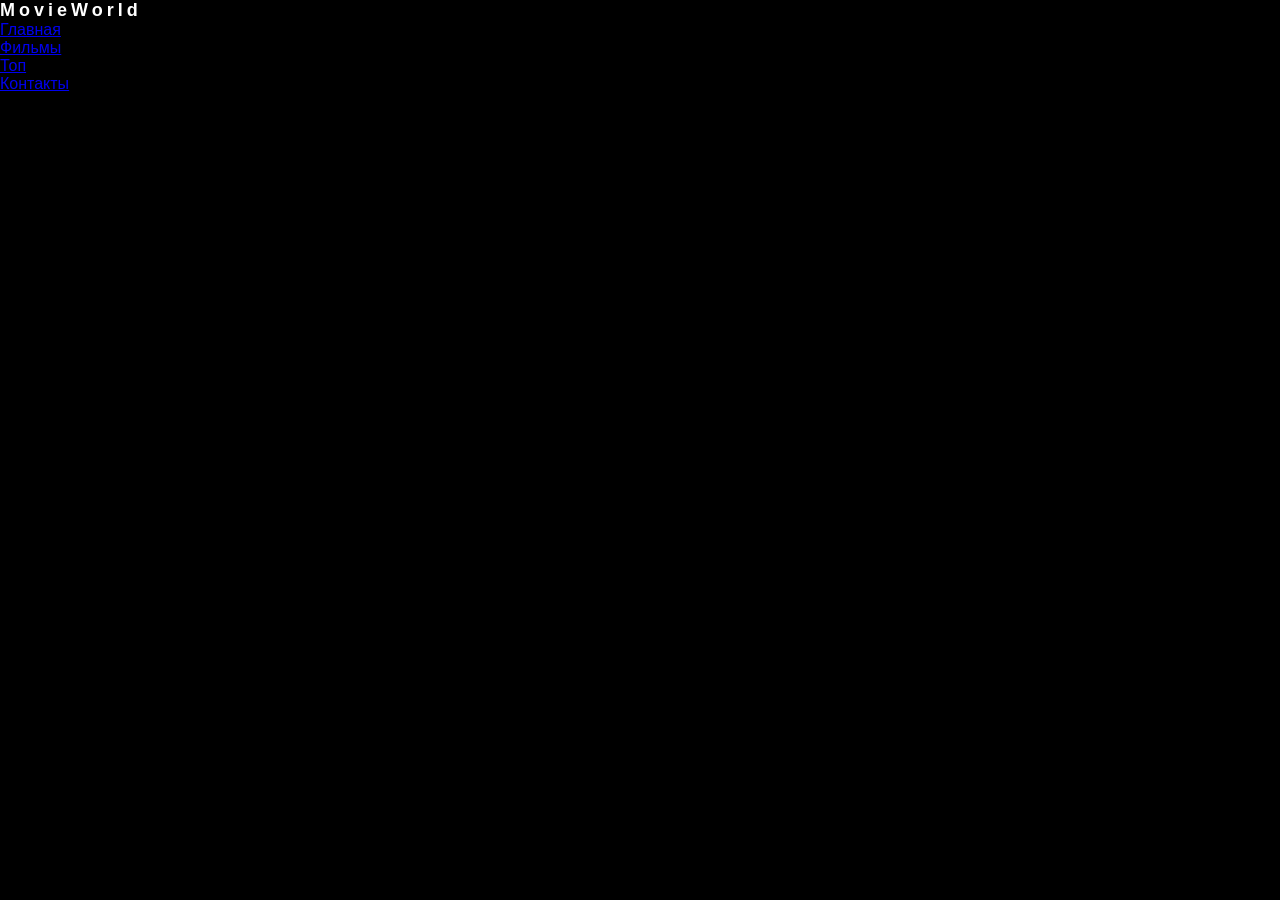
==== top.html @ 13b499ba "Add files via upload" ====
<!DOCTYPE html>
<html lang="ru">
<head>
    <meta charset="UTF-8">
    <meta name="viewport" content="width=device-width, initial-scale=1.0">
    <title>Топ фильмов</title>
    <link rel="stylesheet" href="style.css">
</head>
<body>

<header>

    <nav>

        <div class="logo">MovieWorld</div>

        <ul>
            <li><a href="index.html">Главная</a></li>
            <li><a href="movies.html">Фильмы</a></li>
            <li><a href="top.html">Топ</a></li>
            <li><a href="contact.html">Контакты</a></li>
        </ul>

    </nav>

</header>

<main>

<section class="container">

    <h1>Топ фильмов</h1>

    <table>

        <tr>
            <th>Место</th>
            <th>Фильм</th>
            <th>Рейтинг</th>
        </tr>

        <tr>
            <td>1</td>
            <td>Interstellar</td>
            <td>9.5</td>
        </tr>

        <tr>
            <td>2</td>
            <td>Avatar</td>
            <td>9.0</td>
        </tr>

        <tr>
            <td>3</td>
            <td>The Batman</td>
            <td>8.7</td>
        </tr>

    </table>

</section>

</main>

<footer>
    <p>© 2026 MovieWorld</p>
</footer>

</body>
</html>
---- style.css ----
*{
    margin: 0;
    padding: 0;
    box-sizing: border-box;
}

body{
    font-family: 'Montserrat', sans-serif;
    overflow-x: hidden;
    background-color: black;
}

/* ===== HEADER ===== */

header{
    position: absolute;
    width: 100%;
    z-index: 100;
}

.navbar{
    display: flex;
    justify-content: space-between;
    align-items: center;

    padding: 35px 60px;
}

.logo{
    color: white;
    font-size: 18px;
    font-weight: 700;
    letter-spacing: 4px;
}

.nav-links{
    display: flex;
    list-style: none;
    gap: 40px;
}

.nav-links a{
    color: white;
    text-decoration: none;

    font-size: 15px;
    transition: 0.3s;
}

.nav-links a:hover{
    color: #999999;
}

/* ===== HERO ===== */

.hero{
    position: relative;

    width: 100%;
    height: 100vh;

    background-image: url("./main.png");

    background-size: cover;
    background-position: center;

    display: flex;
    align-items: center;

    padding-left: 70px;
}

/* Затемнение */

.overlay{
    position: absolute;

    width: 100%;
    height: 100%;

    background: rgba(0,0,0,0.55);

    top: 0;
    left: 0;
}

/* Текст */

.hero-content{
    position: relative;
    z-index: 10;

    max-width: 700px;
}

.hero-content h1{
    color: white;

    font-size: 90px;
    font-weight: 900;

    line-height: 0.95;
    letter-spacing: -3px;

    margin-bottom: 25px;
}

.hero-content p{
    color: #d1d1d1;

    font-size: 20px;
    font-weight: 300;

    letter-spacing: 1px;
}

/* ===== АДАПТИВНОСТЬ ===== */

@media(max-width: 900px){

    .navbar{
        flex-direction: column;
        gap: 20px;

        padding: 20px;
    }

    .nav-links{
        gap: 20px;
    }

    .hero{
        padding: 30px;
        justify-content: center;
        text-align: center;
    }

    .hero-content h1{
        font-size: 50px;
    }

    .hero-content p{
        font-size: 16px;
    }

}
/* ===== СТРАНИЦА ФИЛЬМОВ ===== */

.movies-page{

    background-image:
    linear-gradient(rgba(0,0,0,0.82),
    rgba(0,0,0,0.82)),
    url("../images/main.jpg");

    background-size: cover;
    background-position: center;
    background-attachment: fixed;

    min-height: 100vh;
}

/* ===== ОСНОВНОЙ БЛОК ===== */

.movies-section{
    padding: 180px 80px 100px;
}

/* ===== БЛОК ФИЛЬМА ===== */

.movie-block{
    display: flex;

    align-items: center;
    justify-content: space-between;

    gap: 80px;

    margin-bottom: 140px;
}

/* ОБРАТНЫЙ БЛОК */

.reverse{
    flex-direction: row-reverse;
}

/* ТЕКСТ */

.movie-text{
    flex: 1;
}

.movie-text h1{
    color: white;

    font-size: 75px;
    font-weight: 900;

    line-height: 0.95;

    margin-bottom: 30px;
}

.movie-text p{
    color: #cfcfcf;

    font-size: 18px;
    line-height: 1.7;

    max-width: 500px;

    margin-bottom: 30px;
}

.movie-text a{
    color: white;

    text-decoration: none;

    font-size: 18px;

    border-bottom: 1px solid white;

    transition: 0.3s;
}

.movie-text a:hover{
    color: #999999;
}

/* КАРТИНКА */

.movie-image{
    flex: 1;
}

.movie-image img{
    width: 100%;
    height: 650px;

    object-fit: cover;

    border-radius: 12px;

    filter: brightness(70%);

    transition: 0.5s;
}

.movie-image img:hover{
    transform: scale(1.03);

    filter: brightness(90%);
}

/* ===== АДАПТИВНОСТЬ ===== */

@media(max-width: 1000px){

    .movie-block{
        flex-direction: column;
    }

    .reverse{
        flex-direction: column;
    }

    .movies-section{
        padding: 140px 30px 60px;
    }

    .movie-text h1{
        font-size: 45px;
    }

    .movie-image img{
        height: 450px;
    }

}
/* ===== СТРАНИЦА АВАТАР ===== */

.avatar-page{
    background-color: #0b0b0b;
}

/* ===== БАННЕР ===== */

.movie-hero{
    position: relative;

    height: 100vh;

    background-image:
    linear-gradient(rgba(0,0,0,0.65),
    rgba(0,0,0,0.8)),
    url("../images/avatar-bg.jpg");

    background-size: cover;
    background-position: center;

    display: flex;
    align-items: center;

    padding-left: 80px;
}

.hero-overlay{
    position: absolute;

    width: 100%;
    height: 100%;

    top: 0;
    left: 0;
}

.movie-content{
    position: relative;
    z-index: 10;

    max-width: 700px;
}

.movie-content h1{
    color: white;

    font-size: 110px;
    font-weight: 900;

    margin-bottom: 25px;
}

.quote{
    color: #d1d1d1;

    font-size: 24px;
    line-height: 1.6;
}

/* ===== ИНФОРМАЦИЯ ===== */

.movie-info-section{
    display: flex;

    gap: 70px;

    align-items: center;

    padding: 120px 80px;
}

.info-left{
    flex: 1;
}

.info-left img{
    width: 100%;

    border-radius: 12px;

    filter: brightness(80%);
}

.info-right{
    flex: 1;
}

.info-right h2{
    color: white;

    font-size: 55px;

    margin-bottom: 30px;
}

.info-right p{
    color: #cccccc;

    font-size: 18px;
    line-height: 1.8;

    margin-bottom: 20px;
}

.movie-details span{
    color: white;
    font-weight: bold;
}

/* ===== АКТЁРЫ ===== */

.actors-section{
    padding: 50px 80px 120px;
}

.actors-section h2{
    color: white;

    font-size: 55px;

    margin-bottom: 50px;
}

.actors-container{
    display: flex;

    gap: 35px;
}

.actor-card{
    flex: 1;

    text-align: center;
}

.actor-card img{
    width: 100%;
    height: 400px;

    object-fit: cover;

    border-radius: 12px;

    margin-bottom: 20px;

    filter: brightness(80%);

    transition: 0.4s;
}

.actor-card img:hover{
    transform: scale(1.03);

    filter: brightness(100%);
}

.actor-card h3{
    color: white;

    margin-bottom: 10px;
}

.actor-card p{
    color: #bbbbbb;
}

/* ===== ТРЕЙЛЕР ===== */

.trailer-section{
    padding: 0 80px 120px;
}

.trailer-section h2{
    color: white;

    font-size: 55px;

    margin-bottom: 50px;
}

.trailer iframe{
    width: 100%;
    height: 700px;

    border-radius: 12px;
}

/* ===== АДАПТИВНОСТЬ ===== */

@media(max-width: 1000px){

    .movie-hero{
        padding: 30px;
        justify-content: center;
        text-align: center;
    }

    .movie-content h1{
        font-size: 60px;
    }

    .quote{
        font-size: 18px;
    }

    .movie-info-section{
        flex-direction: column;

        padding: 80px 30px;
    }

    .actors-section{
        padding: 30px;
    }

    .actors-container{
        flex-direction: column;
    }

    .trailer-section{
        padding: 30px 30px 80px;
    }

    .trailer iframe{
        height: 300px;
    }

}
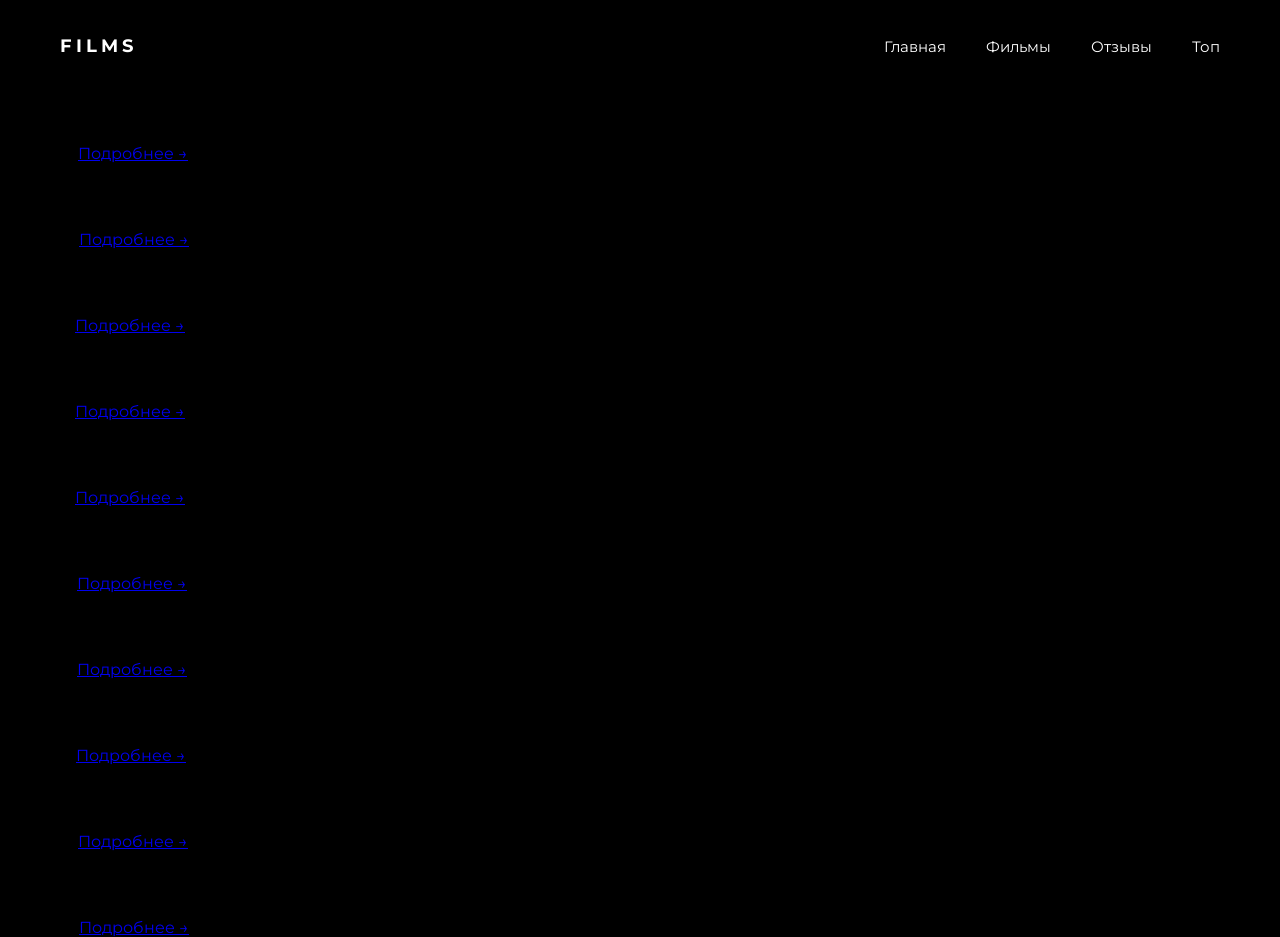
==== commit b9026d71: "Add files via upload" ====
--- a/top.html
+++ b/top.html
@@ -1,71 +1,293 @@
 <!DOCTYPE html>
 <html lang="ru">
 <head>
+
     <meta charset="UTF-8">
+
     <meta name="viewport" content="width=device-width, initial-scale=1.0">
+
     <title>Топ фильмов</title>
-    <link rel="stylesheet" href="style.css">
+
+    <link rel="stylesheet" href="./style.css">
+
+    <link rel="preconnect" href="https://fonts.googleapis.com">
+
+    <link href="https://fonts.googleapis.com/css2?family=Montserrat:wght@300;400;700;900&display=swap" rel="stylesheet">
+
 </head>
-<body>
-
-<header>
-
-    <nav>
-
-        <div class="logo">MovieWorld</div>
-
-        <ul>
-            <li><a href="index.html">Главная</a></li>
-            <li><a href="movies.html">Фильмы</a></li>
-            <li><a href="top.html">Топ</a></li>
-            <li><a href="contact.html">Контакты</a></li>
-        </ul>
-
-    </nav>
-
-</header>
-
-<main>
-
-<section class="container">
-
-    <h1>Топ фильмов</h1>
-
-    <table>
-
-        <tr>
-            <th>Место</th>
-            <th>Фильм</th>
-            <th>Рейтинг</th>
-        </tr>
-
-        <tr>
-            <td>1</td>
-            <td>Interstellar</td>
-            <td>9.5</td>
-        </tr>
-
-        <tr>
-            <td>2</td>
-            <td>Avatar</td>
-            <td>9.0</td>
-        </tr>
-
-        <tr>
-            <td>3</td>
-            <td>The Batman</td>
-            <td>8.7</td>
-        </tr>
-
-    </table>
-
-</section>
-
-</main>
-
-<footer>
-    <p>© 2026 MovieWorld</p>
-</footer>
+
+<body class="top-page">
+
+    <!-- НАВИГАЦИЯ -->
+
+    <header>
+
+        <nav class="navbar">
+
+            <div class="logo">
+                FILMS
+            </div>
+
+            <ul class="nav-links">
+
+                <li><a href="index.html">Главная</a></li>
+
+                <li><a href="movies.html">Фильмы</a></li>
+
+                <li><a href="reviews.html">Отзывы</a></li>
+
+                <li><a href="top.html">Топ</a></li>
+
+            </ul>
+
+        </nav>
+
+    </header>
+
+    <!-- ГЛАВНЫЙ БЛОК -->
+
+    <section class="top-hero">
+
+        <div class="top-content">
+
+            <h1>
+                10 ФИЛЬМОВ,<br>
+                КОТОРЫЕ СТОИТ ПОСМОТРЕТЬ
+            </h1>
+
+            <p>
+                Подборка атмосферных фильмов и сериалов
+            </p>
+
+        </div>
+
+    </section>
+
+    <!-- ФИЛЬМЫ -->
+
+    <section class="top-section">
+
+        <!-- 1 -->
+
+        <div class="top-card">
+
+            <div class="top-number">01</div>
+
+            <div class="top-info">
+
+                <h2>ДЬЯВОЛ НОСИТ PRADA</h2>
+
+                <p>Драма, комедия</p>
+
+                <span>IMDb: 6.9</span>
+
+                <a href="https://ru.wikipedia.org/wiki/Дьявол_носит_Prada" target="_blank">
+                    Подробнее →
+                </a>
+
+            </div>
+
+        </div>
+
+        <!-- 2 -->
+
+        <div class="top-card">
+
+            <div class="top-number">02</div>
+
+            <div class="top-info">
+
+                <h2>МАРСИАНИН</h2>
+
+                <p>Фантастика, приключения</p>
+
+                <span>IMDb: 8.0</span>
+
+                <a href="https://ru.wikipedia.org/wiki/Марсианин_(фильм)" target="_blank">
+                    Подробнее →
+                </a>
+
+            </div>
+
+        </div>
+
+        <!-- 3 -->
+
+        <div class="top-card">
+
+            <div class="top-number">03</div>
+
+            <div class="top-info">
+
+                <h2>КОРОЛЬ РИЧАРД</h2>
+
+                <p>Драма, спорт</p>
+
+                <span>IMDb: 7.5</span>
+
+                <a href="https://ru.wikipedia.org/wiki/Король_Ричард" target="_blank">
+                    Подробнее →
+                </a>
+
+            </div>
+
+        </div>
+
+        <!-- 4 -->
+
+        <div class="top-card">
+
+            <div class="top-number">04</div>
+
+            <div class="top-info">
+
+                <h2>ЖИЗНЬ ЧАКА</h2>
+
+                <p>Драма, фантастика</p>
+
+                <span>IMDb: 7.2</span>
+
+                <a href="https://ru.wikipedia.org/wiki/Жизнь_Чака" target="_blank">
+                    Подробнее →
+                </a>
+
+            </div>
+
+        </div>
+
+        <!-- 5 -->
+
+        <div class="top-card">
+
+            <div class="top-number">05</div>
+
+            <div class="top-info">
+
+                <h2>ЧЁРНАЯ ПАНТЕРА</h2>
+
+                <p>Фантастика, боевик</p>
+
+                <span>IMDb: 7.3</span>
+
+                <a href="https://ru.wikipedia.org/wiki/Чёрная_Пантера_(фильм)" target="_blank">
+                    Подробнее →
+                </a>
+
+            </div>
+
+        </div>
+
+        <!-- 6 -->
+
+        <div class="top-card">
+
+            <div class="top-number">06</div>
+
+            <div class="top-info">
+
+                <h2>ИНТЕРСТЕЛЛАР</h2>
+
+                <p>Фантастика, драма</p>
+
+                <span>IMDb: 8.7</span>
+
+                <a href="https://ru.wikipedia.org/wiki/Интерстеллар" target="_blank">
+                    Подробнее →
+                </a>
+
+            </div>
+
+        </div>
+
+        <!-- 7 -->
+
+        <div class="top-card">
+
+            <div class="top-number">07</div>
+
+            <div class="top-info">
+
+                <h2>ПЕРВОМУ ИГРОКУ ПРИГОТОВИТЬСЯ</h2>
+
+                <p>Фантастика, приключения</p>
+
+                <span>IMDb: 7.4</span>
+
+                <a href="https://ru.wikipedia.org/wiki/Первому_игроку_приготовиться_(фильм)" target="_blank">
+                    Подробнее →
+                </a>
+
+            </div>
+
+        </div>
+
+        <!-- 8 -->
+
+        <div class="top-card">
+
+            <div class="top-number">08</div>
+
+            <div class="top-info">
+
+                <h2>ГАРРИ ПОТТЕР</h2>
+
+                <p>Фэнтези, приключения</p>
+
+                <span>IMDb: 7.6</span>
+
+                <a href="https://ru.wikipedia.org/wiki/Гарри_Поттер_и_философский_камень_(фильм)" target="_blank">
+                    Подробнее →
+                </a>
+
+            </div>
+
+        </div>
+
+        <!-- 9 -->
+
+        <div class="top-card">
+
+            <div class="top-number">09</div>
+
+            <div class="top-info">
+
+                <h2>ЭНОЛА ХОЛМС</h2>
+
+                <p>Детектив, приключения</p>
+
+                <span>IMDb: 6.6</span>
+
+                <a href="https://ru.wikipedia.org/wiki/Энола_Холмс_(фильм)" target="_blank">
+                    Подробнее →
+                </a>
+
+            </div>
+
+        </div>
+
+        <!-- 10 -->
+
+        <div class="top-card">
+
+            <div class="top-number">10</div>
+
+            <div class="top-info">
+
+                <h2>ДЮНА</h2>
+
+                <p>Фантастика, драма</p>
+
+                <span>IMDb: 8.0</span>
+
+                <a href="https://ru.wikipedia.org/wiki/Дюна_(фильм,_2021)" target="_blank">
+                    Подробнее →
+                </a>
+
+            </div>
+
+        </div>
+
+    </section>
 
 </body>
 </html>
--- a/style.css
+++ b/style.css
@@ -507,4 +507,69 @@
         height: 300px;
     }
 
-}
+    .reviews-page{
+    background-color: #0b0b0b;
+    }
+.reviews-hero{
+    height: 60vh;
+
+    background-image: 
+    linear-gradient(rgba(0,0,0,0.6), rgba(0,0,0,0.7)), url("./main.png");
+    background-size: cover;
+    background-position: center;
+
+    display:flex;
+    justify-content: center;
+    align-items: center;
+    text-align: center;
+    }
+.reviews-content h1{
+    color: white;
+
+    font-size: 80px;
+
+    margin-bottom: 20px;
+
+    }
+.reviews-content p{
+    color:#cccccc;
+
+    font-size: 20px;
+    }
+.reviews-section{
+    padding: 80px;
+
+    }
+.reviews-card{
+    background-color: #161616;
+    padding: 40px;
+    border-radius: 10px;
+    margin-bottom: 30px;
+    }
+.reviews-card h2{
+    color: white;
+    margin-bottom: 20px;
+
+    }
+.stars{
+    color:white;
+    margin-bottom: 20px;
+    }
+.reviews-card p{
+    color:#cccccc;
+    line-height: 1.7;
+    margin-bottom: 20px;
+    }
+.reviews-card span{
+    color:#999999;
+
+    }
+@media(max-width: 1000px){
+    .reviews-content h1{
+        font-size: 45px;
+    }
+    .reviews-section{
+        padding: 30px;
+    }
+  }
+}
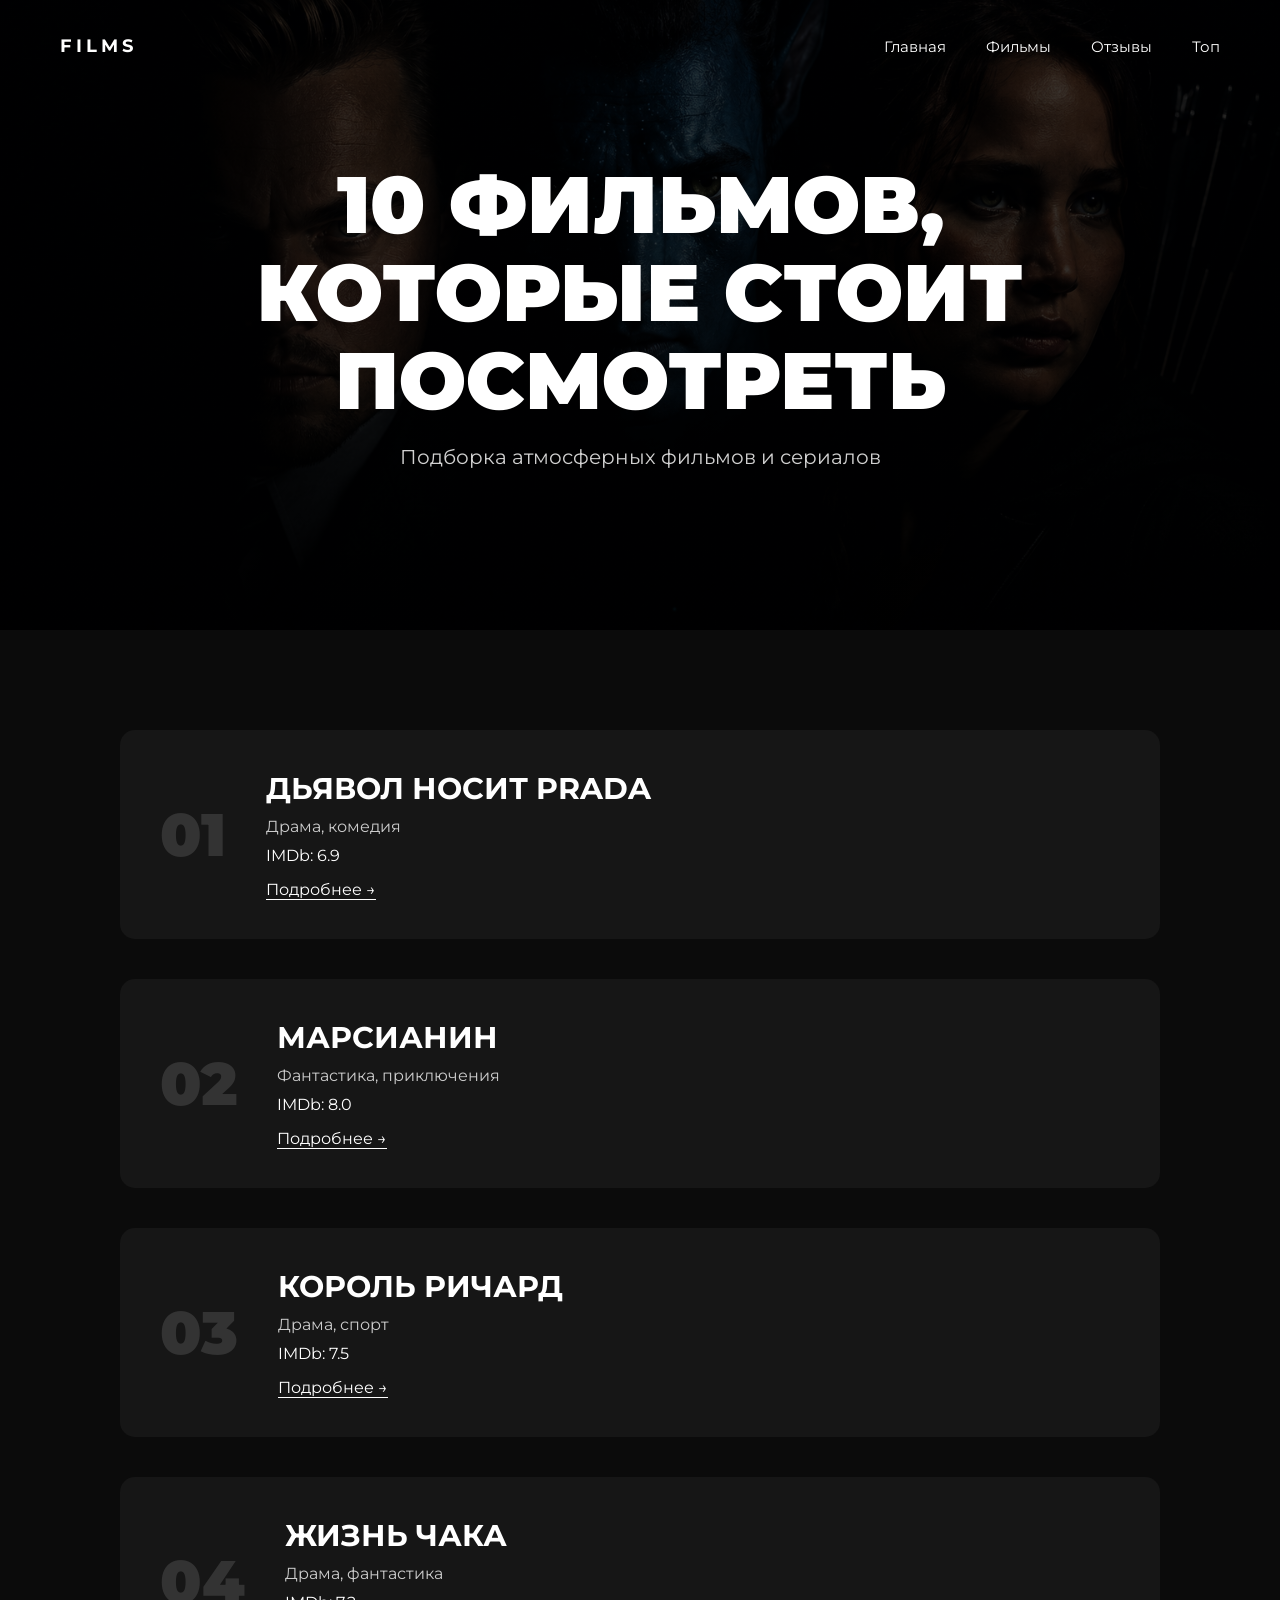
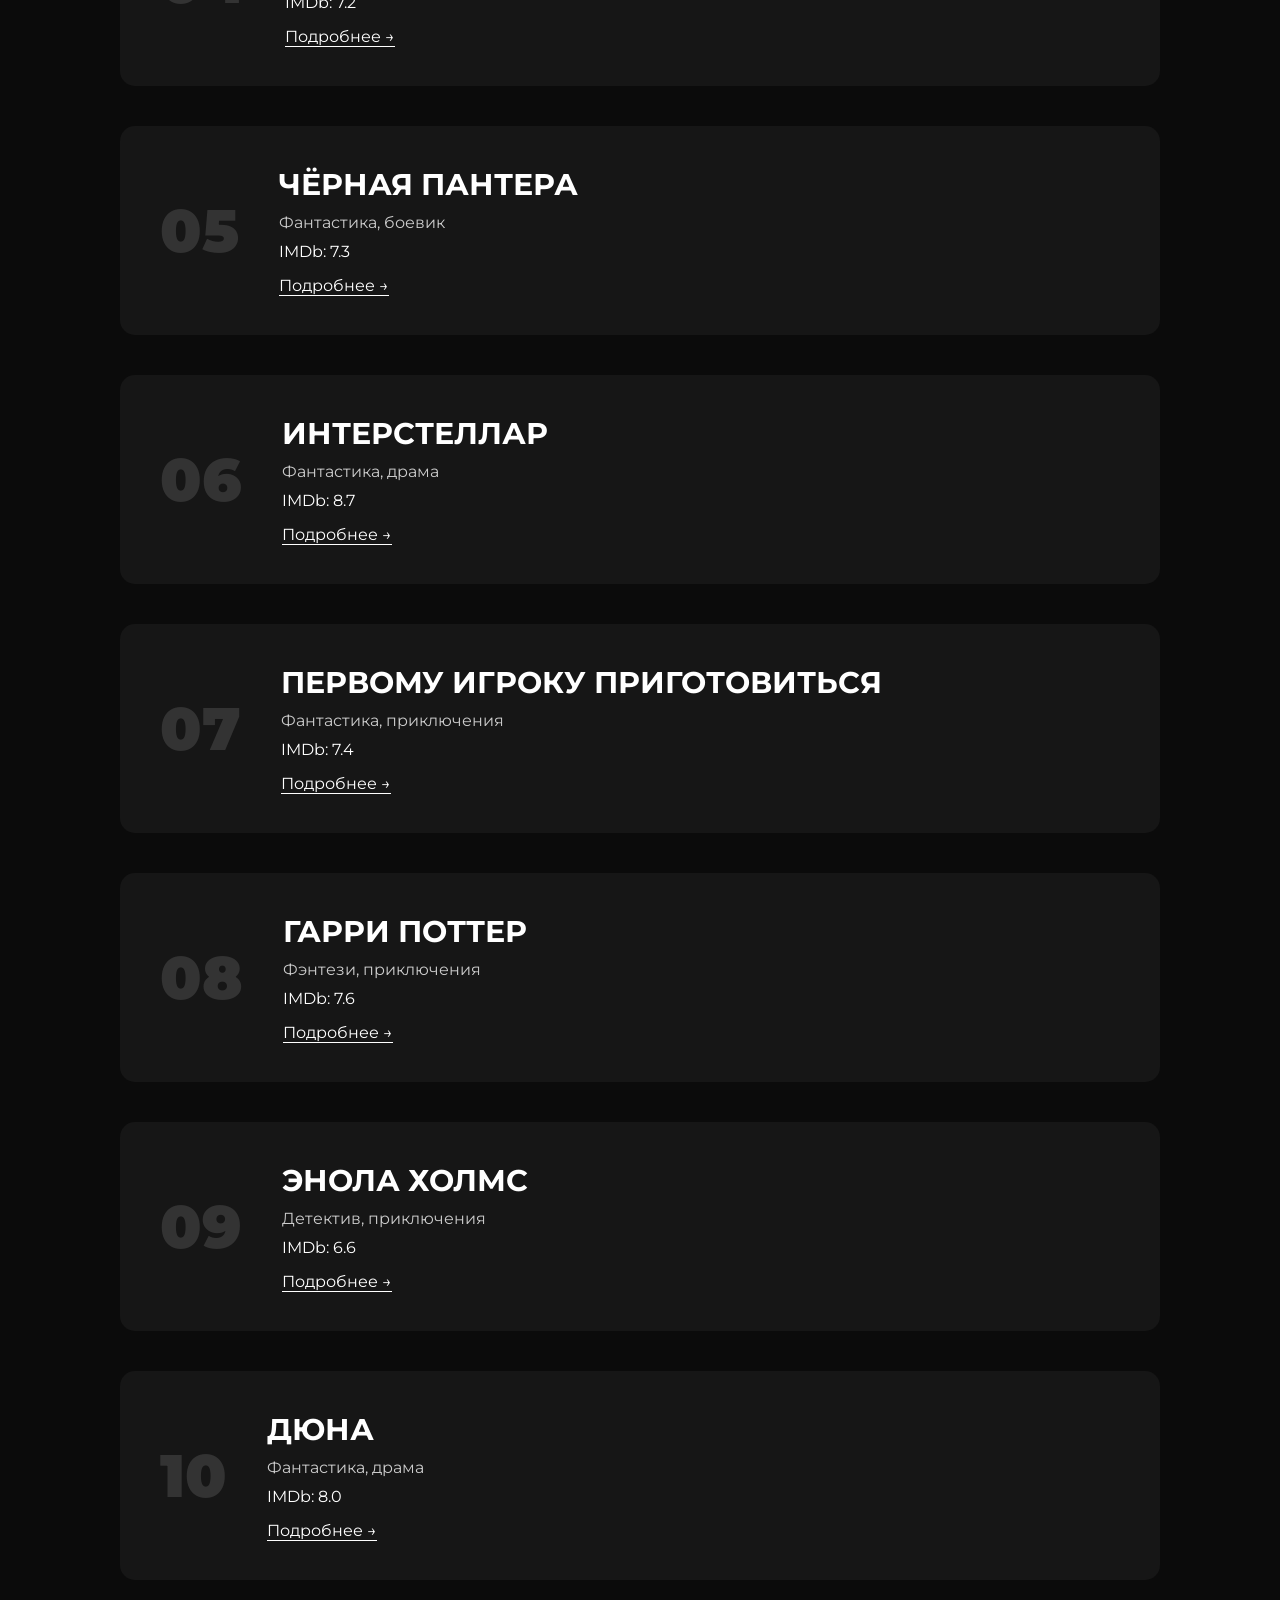
==== commit c90df219: "Add files via upload" ====
--- a/top.html
+++ b/top.html
@@ -169,7 +169,7 @@
 
                 <span>IMDb: 7.3</span>
 
-                <a href="https://ru.wikipedia.org/wiki/Чёрная_Пантера_(фильм)" target="_blank">
+                <a href="https://ru.wikipedia.org/wiki/Чёрная_пантера_(фильм,_2018)" target="_blank">
                     Подробнее →
                 </a>
 
@@ -257,7 +257,7 @@
 
                 <span>IMDb: 6.6</span>
 
-                <a href="https://ru.wikipedia.org/wiki/Энола_Холмс_(фильм)" target="_blank">
+                <a href="https://ru.wikipedia.org/wiki/Энола_Холмс" target="_blank">
                     Подробнее →
                 </a>
 
--- a/style.css
+++ b/style.css
@@ -26,6 +26,10 @@
     padding: 35px 60px;
 }
 
+.reviews-page{
+    color: white;
+}
+
 .logo{
     color: white;
     font-size: 18px;
@@ -117,7 +121,6 @@
 /* ===== АДАПТИВНОСТЬ ===== */
 
 @media(max-width: 900px){
-
     .navbar{
         flex-direction: column;
         gap: 20px;
@@ -254,31 +257,7 @@
     filter: brightness(90%);
 }
 
-/* ===== АДАПТИВНОСТЬ ===== */
-
-@media(max-width: 1000px){
-
-    .movie-block{
-        flex-direction: column;
-    }
-
-    .reverse{
-        flex-direction: column;
-    }
-
-    .movies-section{
-        padding: 140px 30px 60px;
-    }
-
-    .movie-text h1{
-        font-size: 45px;
-    }
-
-    .movie-image img{
-        height: 450px;
-    }
-
-}
+
 /* ===== СТРАНИЦА АВАТАР ===== */
 
 .avatar-page{
@@ -295,7 +274,7 @@
     background-image:
     linear-gradient(rgba(0,0,0,0.65),
     rgba(0,0,0,0.8)),
-    url("../images/avatar-bg.jpg");
+    url("");
 
     background-size: cover;
     background-position: center;
@@ -470,7 +449,6 @@
 /* ===== АДАПТИВНОСТЬ ===== */
 
 @media(max-width: 1000px){
-
     .movie-hero{
         padding: 30px;
         justify-content: center;
@@ -508,68 +486,449 @@
     }
 
     .reviews-page{
+        background-color: white;
+    }
+
+     .movie-block{
+        flex-direction: column;
+    }
+
+    .reverse{
+        flex-direction: column;
+    }
+
+    .movies-section{
+        padding: 140px 30px 60px;
+    }
+
+    .movie-text h1{
+        font-size: 45px;
+    }
+
+    .movie-image img{
+        height: 450px;
+    }
+}
+
+/* ===== СТРАНИЦА ОТЗЫВОВ ===== */
+
+.reviews-page{
     background-color: #0b0b0b;
-    }
+}
+
+/* ===== ВЕРХНИЙ БЛОК ===== */
+
 .reviews-hero{
+
     height: 60vh;
 
-    background-image: 
-    linear-gradient(rgba(0,0,0,0.6), rgba(0,0,0,0.7)), url("./main.png");
+    background-image: url("./main.png");
+
+    background-color: rgba(0,0,0,0.6);
+
+    background-blend-mode: darken;
+
     background-size: cover;
     background-position: center;
 
-    display:flex;
+    display: flex;
     justify-content: center;
     align-items: center;
+
     text-align: center;
-    }
+
+    padding: 20px;
+}
+
 .reviews-content h1{
     color: white;
 
+    font-size: 90px;
+
+    margin-bottom: 20px;
+}
+
+.reviews-content p{
+    color: #d1d1d1;
+
+    font-size: 22px;
+}
+
+/* ===== ОТЗЫВЫ ===== */
+
+.reviews-section{
+
+    max-width: 1100px;
+
+    margin: auto;
+
+    padding: 100px 30px;
+}
+
+.review-card{
+
+    background-color: #161616;
+
+    padding: 40px;
+
+    border-radius: 15px;
+
+    margin-bottom: 40px;
+}
+
+.review-card h2{
+    color: white;
+
+    font-size: 40px;
+
+    margin-bottom: 20px;
+}
+
+.stars{
+    color: white;
+
+    font-size: 24px;
+
+    margin-bottom: 20px;
+}
+
+.review-card p{
+    color: #cccccc;
+
+    font-size: 18px;
+
+    line-height: 1.7;
+
+    margin-bottom: 20px;
+}
+
+.review-card span{
+    color: #888888;
+}
+
+/* ===== ФОРМА ===== */
+
+.form-section{
+
+    max-width: 900px;
+
+    margin: auto;
+
+    padding: 0 30px 100px;
+}
+
+.form-section h2{
+    color: white;
+
+    font-size: 50px;
+
+    margin-bottom: 40px;
+
+    text-align: center;
+}
+
+.review-form{
+
+    display: flex;
+
+    flex-direction: column;
+
+    gap: 20px;
+}
+
+.review-form input,
+.review-form textarea{
+
+    background-color: #161616;
+
+    border: none;
+
+    padding: 20px;
+
+    border-radius: 10px;
+
+    color: white;
+
+    font-size: 16px;
+}
+
+.review-form textarea{
+    height: 180px;
+
+    resize: none;
+}
+
+.review-form button{
+
+    background-color: white;
+
+    color: black;
+
+    border: none;
+
+    padding: 18px;
+
+    border-radius: 10px;
+
+    font-size: 16px;
+
+    cursor: pointer;
+
+    transition: 0.3s;
+}
+
+.review-form button:hover{
+
+    background-color: #cccccc;
+}
+
+/* ===== АДАПТИВНОСТЬ ===== */
+
+@media(max-width: 1000px){
+
+    .reviews-content h1{
+        font-size: 55px;
+    }
+
+    .reviews-content p{
+        font-size: 18px;
+    }
+
+    .review-card h2{
+        font-size: 30px;
+    }
+
+    .form-section h2{
+        font-size: 35px;
+    }
+
+}
+/* ===== СТРАНИЦА TOP ===== */
+
+.top-page{
+    background-color: #0b0b0b;
+}
+
+/* ===== HERO ===== */
+
+.top-hero{
+    height: 70vh;
+
+    background-image:
+    linear-gradient(rgba(0,0,0,0.7),
+    rgba(0,0,0,0.85)),
+    url("./main.png");
+
+    background-size: cover;
+    background-position: center;
+
+    display: flex;
+    justify-content: center;
+    align-items: center;
+
+    text-align: center;
+
+    padding: 20px;
+}
+
+.top-content h1{
+    color: white;
+
     font-size: 80px;
+    font-weight: 900;
+
+    line-height: 1.1;
 
     margin-bottom: 20px;
-
-    }
-.reviews-content p{
-    color:#cccccc;
+}
+
+.top-content p{
+    color: #d1d1d1;
 
     font-size: 20px;
-    }
-.reviews-section{
-    padding: 80px;
-
-    }
-.reviews-card{
+}
+
+/* ===== TOP SECTION ===== */
+
+.top-section{
+    max-width: 1100px;
+
+    margin: auto;
+
+    padding: 100px 30px;
+}
+
+/* ===== CARD ===== */
+
+.top-card{
+    display: flex;
+
+    align-items: center;
+    justify-content: space-between;
+
+    gap: 40px;
+
+    padding: 40px;
+
+    margin-bottom: 40px;
+
     background-color: #161616;
-    padding: 40px;
+
+    border-radius: 15px;
+
+    transition: 0.3s;
+}
+
+.top-card:hover{
+    transform: translateY(-5px);
+}
+
+.top-number{
+    font-size: 60px;
+    font-weight: 900;
+
+    color: #ffffff20;
+}
+
+.top-info{
+    flex: 1;
+}
+
+.top-info h2{
+    color: white;
+
+    font-size: 30px;
+
+    margin-bottom: 10px;
+}
+
+.top-info p{
+    color: #cccccc;
+
+    font-size: 16px;
+
+    margin-bottom: 10px;
+}
+
+.top-info span{
+    display: block;
+
+    color: white;
+
+    margin-bottom: 15px;
+}
+
+.top-info a{
+    color: white;
+
+    text-decoration: none;
+
+    border-bottom: 1px solid white;
+
+    transition: 0.3s;
+}
+
+.top-info a:hover{
+    color: #999999;
+}
+
+/* ===== АДАПТИВНОСТЬ ===== */
+
+@media(max-width: 1000px){
+
+    .top-content h1{
+        font-size: 45px;
+    }
+
+    .top-card{
+        flex-direction: column;
+        text-align: center;
+    }
+
+    .top-number{
+        font-size: 40px;
+    }
+}
+/* ===== 404 PAGE ===== */
+
+.error-page{
+    background-color: #0b0b0b;
+}
+
+/* HERO */
+
+.error-hero{
+    height: 100vh;
+
+    display: flex;
+    justify-content: center;
+    align-items: center;
+
+    text-align: center;
+
+    background-image:
+    linear-gradient(rgba(0,0,0,0.85), rgba(0,0,0,0.95)),
+    url("./main.png");
+
+    background-size: cover;
+    background-position: center;
+}
+
+/* CONTENT */
+
+.error-content h1{
+    font-size: 180px;
+    font-weight: 900;
+
+    color: white;
+
+    letter-spacing: -5px;
+
+    margin-bottom: 20px;
+}
+
+.error-content p{
+    color: #d1d1d1;
+
+    font-size: 22px;
+
+    margin-bottom: 40px;
+}
+
+/* BUTTON */
+
+.error-btn{
+    display: inline-block;
+
+    padding: 15px 30px;
+
+    background-color: white;
+    color: black;
+
+    text-decoration: none;
+
+    font-weight: 700;
+
     border-radius: 10px;
-    margin-bottom: 30px;
-    }
-.reviews-card h2{
-    color: white;
-    margin-bottom: 20px;
-
-    }
-.stars{
-    color:white;
-    margin-bottom: 20px;
-    }
-.reviews-card p{
-    color:#cccccc;
-    line-height: 1.7;
-    margin-bottom: 20px;
-    }
-.reviews-card span{
-    color:#999999;
-
-    }
-@media(max-width: 1000px){
-    .reviews-content h1{
-        font-size: 45px;
-    }
-    .reviews-section{
-        padding: 30px;
-    }
-  }
+
+    transition: 0.3s;
+}
+
+.error-btn:hover{
+    background-color: #cccccc;
+
+    transform: scale(1.05);
+}
+
+/* RESPONSIVE */
+
+@media(max-width: 900px){
+
+    .error-content h1{
+        font-size: 100px;
+    }
+
+    .error-content p{
+        font-size: 18px;
+    }
 }
